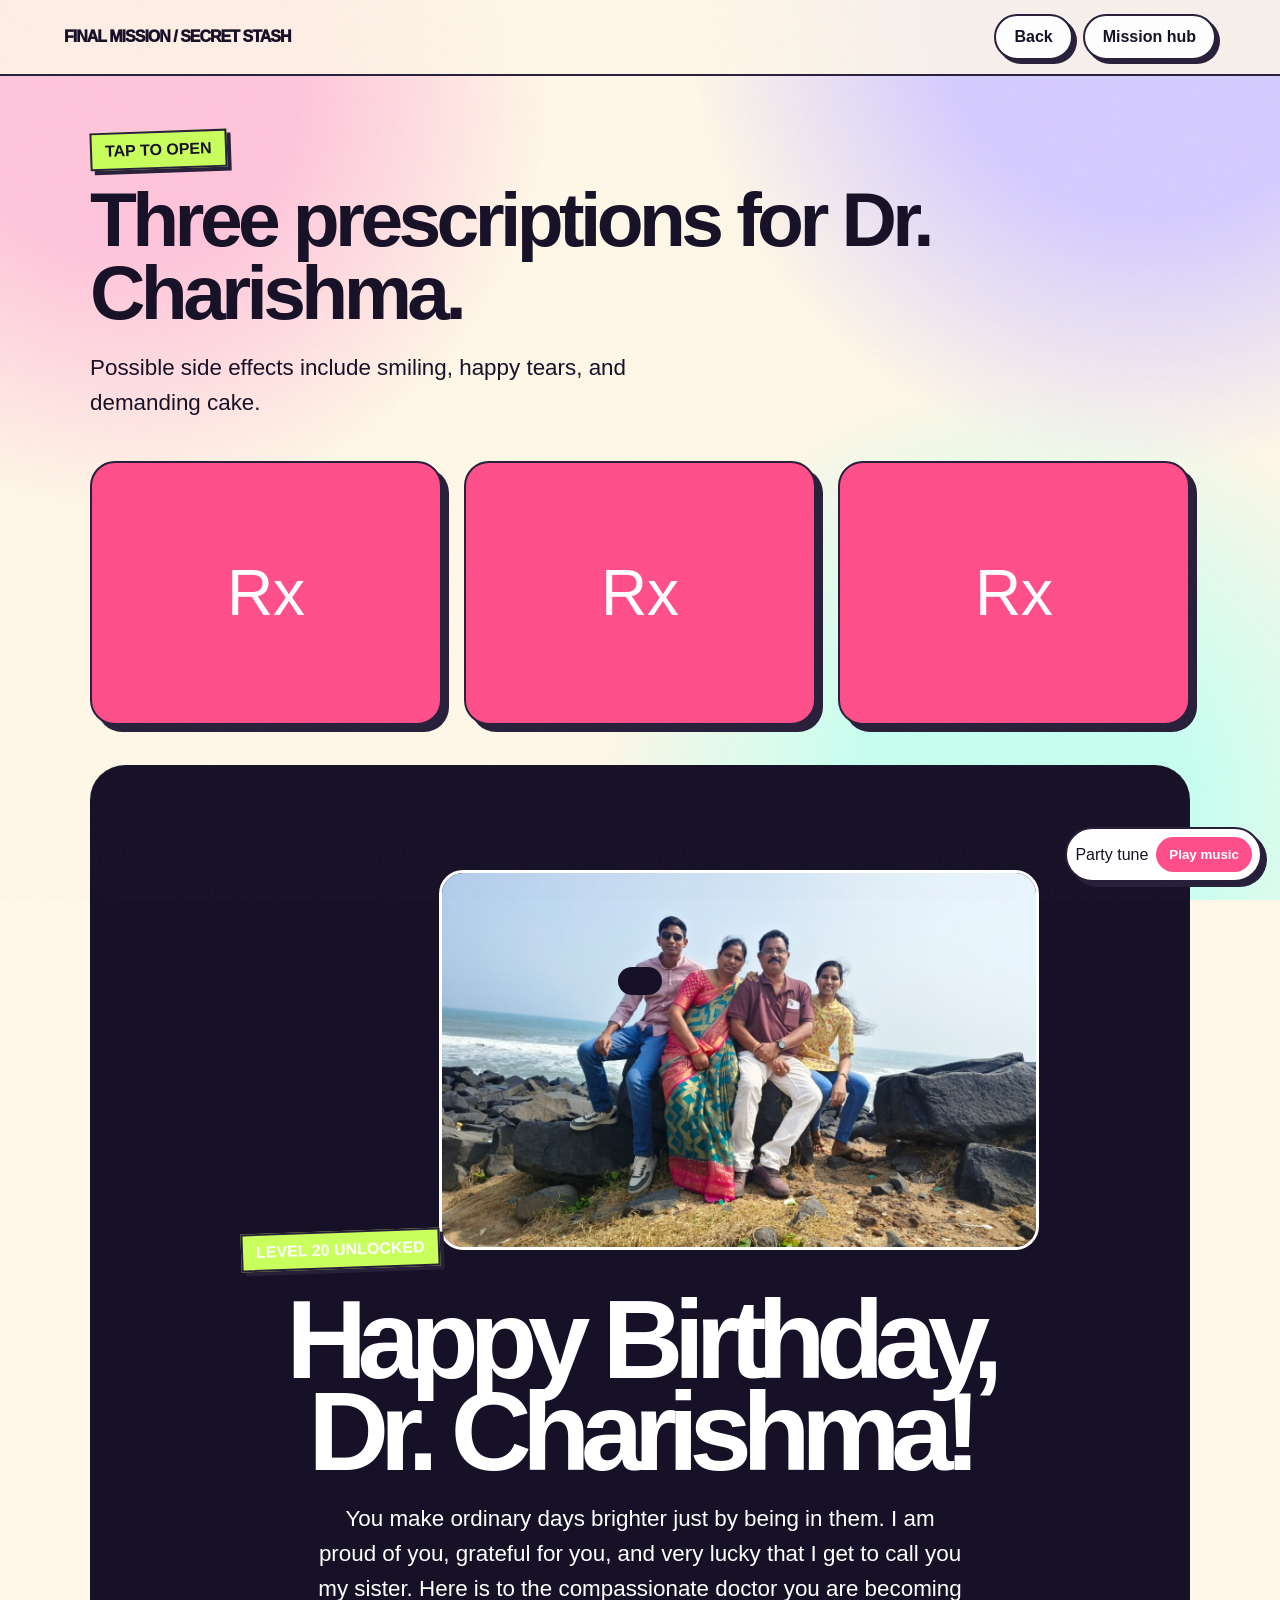
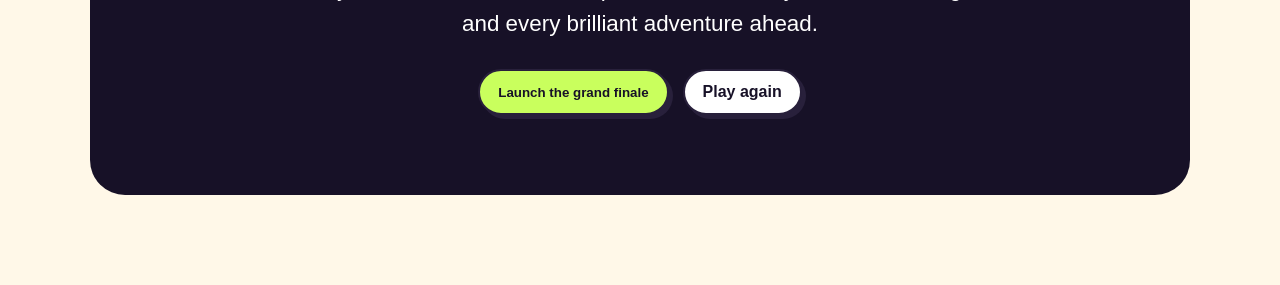
==== surprise.html @ 6485c30e "Add files via upload" ====
<!doctype html><html><head><meta charset="utf-8"><meta name="viewport" content="width=device-width,initial-scale=1"><title>A note for Dr. Charishma</title><link rel="stylesheet" href="styles.css"></head><body><div class="noise"></div><nav class="topbar"><div class="brand">FINAL MISSION / SECRET STASH</div><div class="nav"><a class="pill" href="photos.html">Back</a><a class="pill hide-mobile" href="hub.html">Mission hub</a></div></nav><main class="page"><span class="tag">TAP TO OPEN</span><h2>Three prescriptions for Dr. Charishma.</h2><p class="lead">Possible side effects include smiling, happy tears, and demanding cake.</p><div class="envelopes"><button class="envelope" onclick="openEnvelope(this,'Dr. Charishma, your kindness is already one of your greatest strengths. Never lose it.')">Rx</button><button class="envelope" onclick="openEnvelope(this,'May your twenties bring brave choices, big wins, good people, and better snacks.')">Rx</button><button class="envelope" onclick="openEnvelope(this,'Your family is immensely proud of the doctor and the person you are becoming.')">Rx</button></div><section class="finale doctor-finale"><span class="tag">LEVEL 20 UNLOCKED</span><img class="final-photo" src="assets/family-whitecoat.jpeg" alt="Dr. Charishma with her family"><h1>Happy Birthday,<br>Dr. Charishma!</h1><p class="lead" style="margin:auto">You make ordinary days brighter just by being in them. I am proud of you, grateful for you, and very lucky that I get to call you my sister. Here is to the compassionate doctor you are becoming and every brilliant adventure ahead.</p><div class="actions" style="justify-content:center"><button class="btn lime" onclick="finale()">Launch the grand finale</button><a class="btn" href="hub.html">Play again</a></div></section></main><div class="toast"></div><script src="app.js"></script></body></html>
---- styles.css ----
:root{--night:#171127;--cream:#fff8e8;--hot:#ff4f8b;--lime:#c9ff5d;--blue:#7ee8fa;--violet:#9d7bff;--line:#28203b}*{box-sizing:border-box}html{scroll-behavior:smooth}body{margin:0;min-height:100vh;font-family:Arial,sans-serif;color:var(--night);background:var(--cream);overflow-x:hidden}body:before{content:"";position:fixed;inset:0;z-index:-2;background:radial-gradient(circle at 10% 10%,#ffc5db 0 12%,transparent 30%),radial-gradient(circle at 90% 0,#d6ccff 0 15%,transparent 32%),radial-gradient(circle at 80% 90%,#c8fff1 0 13%,transparent 33%)}.noise{position:fixed;inset:0;opacity:.05;pointer-events:none;z-index:30;background-image:url("data:image/svg+xml,%3Csvg xmlns='http://www.w3.org/2000/svg' width='140' height='140'%3E%3Cfilter id='n'%3E%3CfeTurbulence baseFrequency='.8' numOctaves='3'/%3E%3C/filter%3E%3Crect width='100%25' height='100%25' filter='url(%23n)'/%3E%3C/svg%3E")}.topbar{height:76px;display:flex;align-items:center;justify-content:space-between;padding:0 clamp(18px,5vw,70px);border-bottom:2px solid var(--line);background:rgba(255,248,232,.82);backdrop-filter:blur(12px);position:sticky;top:0;z-index:20}.brand{font-weight:1000;letter-spacing:-1px}.nav{display:flex;gap:10px}.pill,.btn{border:2px solid var(--line);border-radius:999px;padding:12px 18px;background:white;color:var(--night);font-weight:900;text-decoration:none;cursor:pointer;box-shadow:4px 4px 0 var(--line);transition:.15s}.pill:hover,.btn:hover{transform:translate(2px,2px);box-shadow:2px 2px 0 var(--line)}.btn.hot{background:var(--hot);color:white}.btn.lime{background:var(--lime)}.page{width:min(1100px,92%);margin:auto;padding:55px 0 90px}.hero{min-height:calc(100vh - 76px);display:grid;grid-template-columns:1.1fr .9fr;gap:55px;align-items:center}.tag{display:inline-block;padding:8px 13px;border:2px solid var(--line);background:var(--lime);font-weight:900;transform:rotate(-2deg);box-shadow:4px 4px 0 var(--line)}h1{font-size:clamp(4rem,11vw,8rem);line-height:.82;letter-spacing:-.085em;margin:28px 0}.script{display:block;color:var(--hot);font-family:cursive;font-size:.42em;letter-spacing:0;transform:rotate(-3deg);margin-bottom:15px}.lead{font-size:clamp(1.1rem,2vw,1.4rem);line-height:1.55;max-width:650px}.actions{display:flex;gap:14px;flex-wrap:wrap;margin-top:28px}.poster{aspect-ratio:4/5;background:var(--violet);border:3px solid var(--line);border-radius:32px;box-shadow:14px 14px 0 var(--line);display:grid;place-items:center;position:relative;transform:rotate(3deg);overflow:hidden}.poster .big{font-size:clamp(7rem,18vw,13rem);font-weight:1000;color:white;text-shadow:8px 8px 0 var(--hot)}.sticker{position:absolute;background:var(--lime);border:2px solid var(--line);padding:10px 14px;border-radius:50%;font-weight:1000}.s1{top:8%;right:6%;transform:rotate(13deg)}.s2{bottom:8%;left:6%;background:var(--blue);transform:rotate(-9deg)}h2{font-size:clamp(2.5rem,6vw,5rem);line-height:.95;letter-spacing:-.06em;margin:14px 0}.grid{display:grid;grid-template-columns:repeat(3,1fr);gap:20px;margin-top:35px}.card{border:2px solid var(--line);border-radius:26px;background:#fff;padding:25px;box-shadow:7px 7px 0 var(--line);position:relative;transition:.2s}.card:hover{transform:translateY(-5px) rotate(-1deg)}.card .emoji{font-size:3rem}.card h3{font-size:1.45rem;margin:14px 0 8px}.card p{line-height:1.5;min-height:66px}.locked{opacity:.55;filter:grayscale(.4)}.progress{height:16px;border:2px solid var(--line);border-radius:99px;background:white;overflow:hidden;margin:18px 0 32px}.progress span{display:block;height:100%;width:var(--p);background:linear-gradient(90deg,var(--hot),var(--violet))}.panel{background:white;border:2px solid var(--line);border-radius:30px;padding:clamp(25px,5vw,55px);box-shadow:9px 9px 0 var(--line)}.wheel-layout{display:grid;grid-template-columns:1fr .9fr;gap:50px;align-items:center}.wheel-wrap{position:relative;max-width:480px;aspect-ratio:1}.pointer{position:absolute;z-index:3;top:-22px;left:50%;transform:translateX(-50%);font-size:3.3rem}.wheel{height:100%;border:8px solid var(--line);border-radius:50%;background:conic-gradient(#ff4f8b 0 45deg,#c9ff5d 45deg 90deg,#7ee8fa 90deg 135deg,#9d7bff 135deg 180deg,#ffb45d 180deg 225deg,#ff83cd 225deg 270deg,#62e2a0 270deg 315deg,#ffe66d 315deg);box-shadow:10px 10px 0 var(--line);transition:transform 4s cubic-bezier(.1,.72,.08,1);position:relative}.wheel:after{content:"SPIN";position:absolute;inset:38%;border-radius:50%;background:white;border:5px solid var(--line);display:grid;place-items:center;font-weight:1000}.result{border:2px dashed var(--line);border-radius:18px;padding:20px;margin:20px 0;background:#fff7ca;font-weight:900;min-height:70px}.quiz-box{max-width:720px;margin:auto}.answers{display:grid;gap:13px;margin-top:25px}.answer{text-align:left;padding:17px 20px;border:2px solid var(--line);border-radius:16px;background:white;font-weight:800;cursor:pointer}.answer:hover{background:var(--blue)}.answer.correct{background:var(--lime)}.answer.wrong{background:#ffb4b4}.envelopes{display:grid;grid-template-columns:repeat(3,1fr);gap:22px;margin:40px 0}.envelope{aspect-ratio:4/3;border:2px solid var(--line);border-radius:25px;background:var(--hot);color:white;display:grid;place-items:center;font-size:4rem;box-shadow:7px 7px 0 var(--line);cursor:pointer;transition:.25s}.envelope:hover{transform:translateY(-8px) rotate(2deg)}.envelope.open{background:white;font-size:1rem;color:var(--night);padding:25px;text-align:center;font-weight:900;transform:none}.finale{text-align:center;background:var(--night);color:white;border-radius:35px;padding:clamp(35px,8vw,80px);position:relative;overflow:hidden}.finale h1{font-size:clamp(3.6rem,9vw,7rem);margin:25px 0}.backrow{display:flex;justify-content:space-between;align-items:center;margin-bottom:35px}.confetti{position:fixed;top:-20px;width:11px;height:17px;z-index:99;pointer-events:none;animation:fall 3s linear forwards}@keyframes fall{to{transform:translateY(110vh) rotate(900deg)}}@keyframes pop{50%{transform:scale(1.13) rotate(3deg)}}.pop{animation:pop .4s}.toast{position:fixed;left:50%;bottom:25px;transform:translate(-50%,120px);background:var(--night);color:white;padding:14px 22px;border-radius:99px;font-weight:900;z-index:50;transition:.3s}.toast.show{transform:translate(-50%,0)}@media(max-width:760px){.hero,.wheel-layout{grid-template-columns:1fr}.poster{max-width:430px;margin:auto}.grid,.envelopes{grid-template-columns:1fr}.nav .hide-mobile{display:none}.page{padding-top:35px}h1{font-size:4.6rem}.wheel-wrap{margin:auto}.card p{min-height:auto}}


/* ===== Mobile Wheel Fix ===== */
.wheel-wrap{position:relative;width:min(90vw,480px);height:min(90vw,480px);margin:auto}
.wheel{width:100%;height:100%}
.wheel-label{position:absolute;left:50%;top:50%;width:45%;transform-origin:0 0;display:flex;justify-content:flex-end;pointer-events:none}
.wheel-label span{display:block;transform:translate(-8px,-50%) rotate(90deg);font-size:clamp(10px,2vw,16px);font-weight:700;color:#171127;text-shadow:1px 1px 0 rgba(255,255,255,.6)}
@media (max-width:760px){
.wheel-wrap{width:90vw;height:90vw;max-width:360px;max-height:360px}
.pointer{font-size:2.3rem;top:-16px}
.wheel:after{inset:40%;font-size:14px}
.wheel-label span{font-size:10px}
}
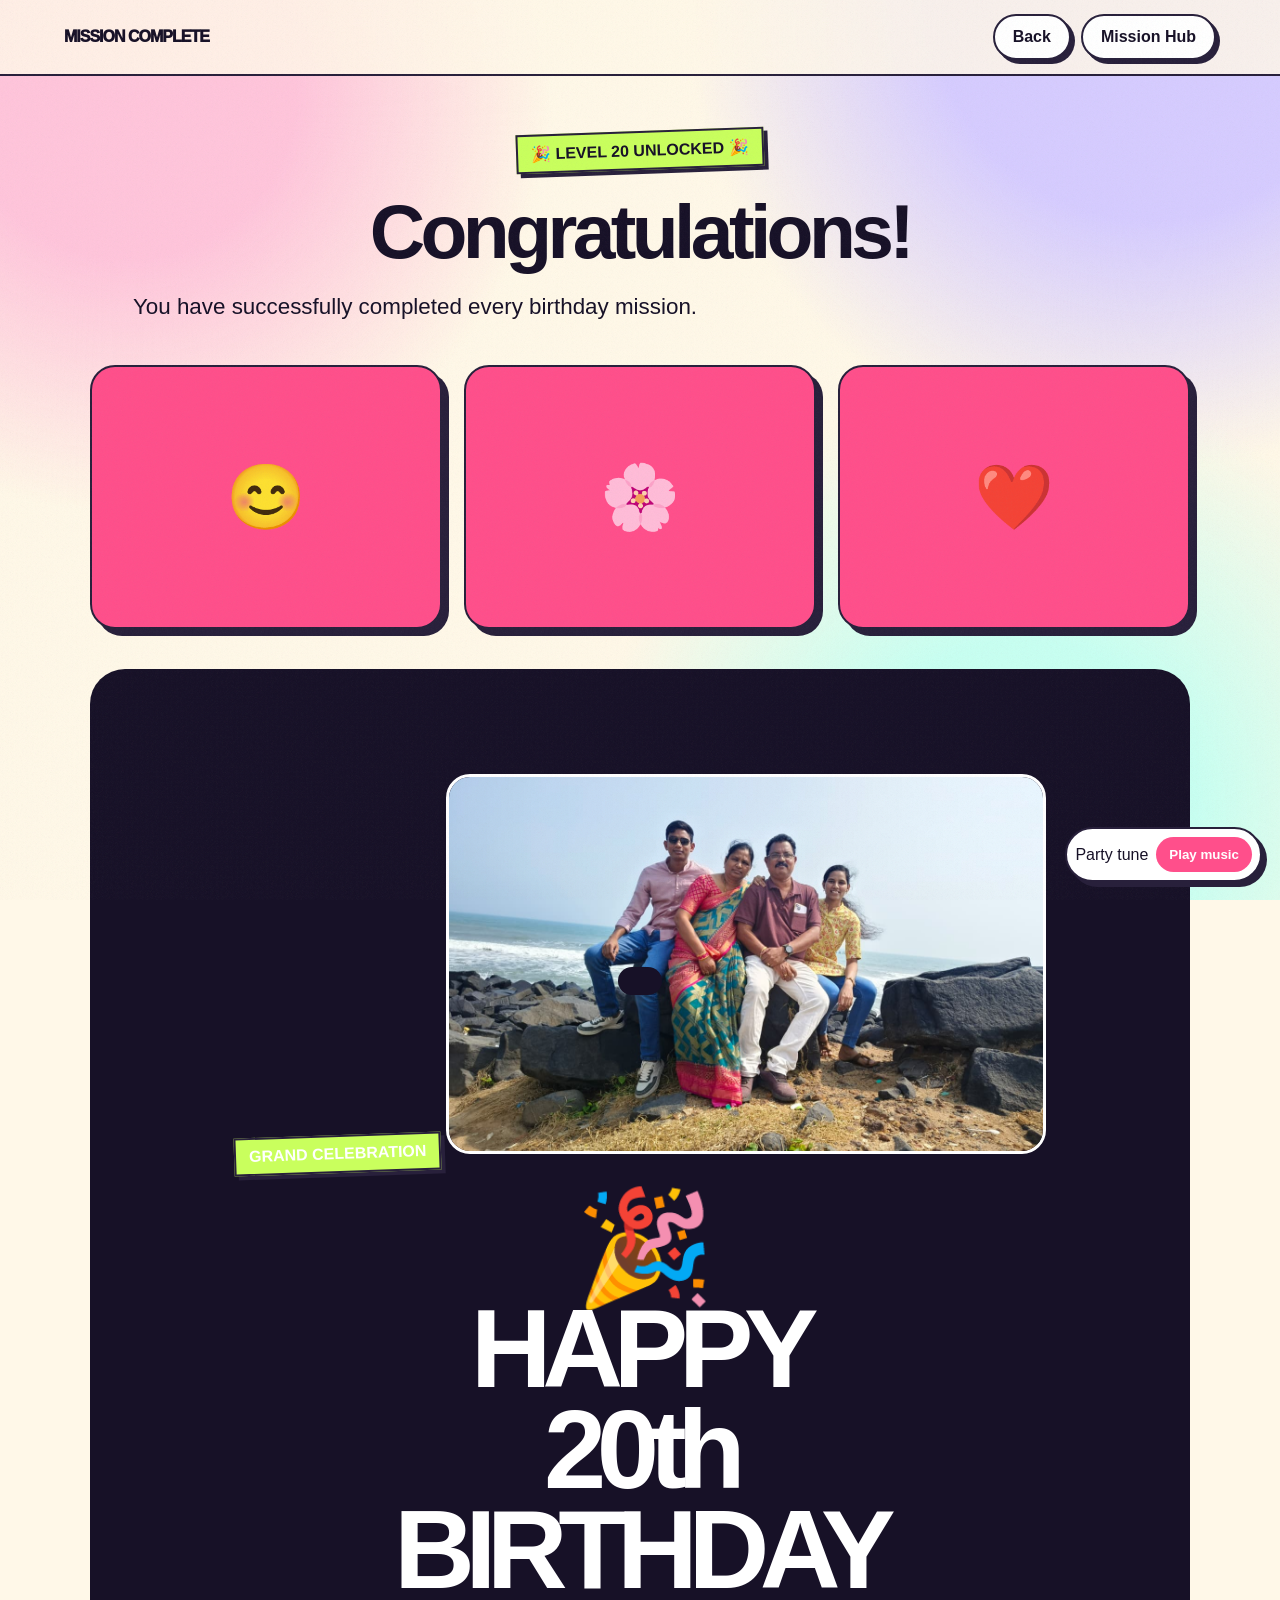
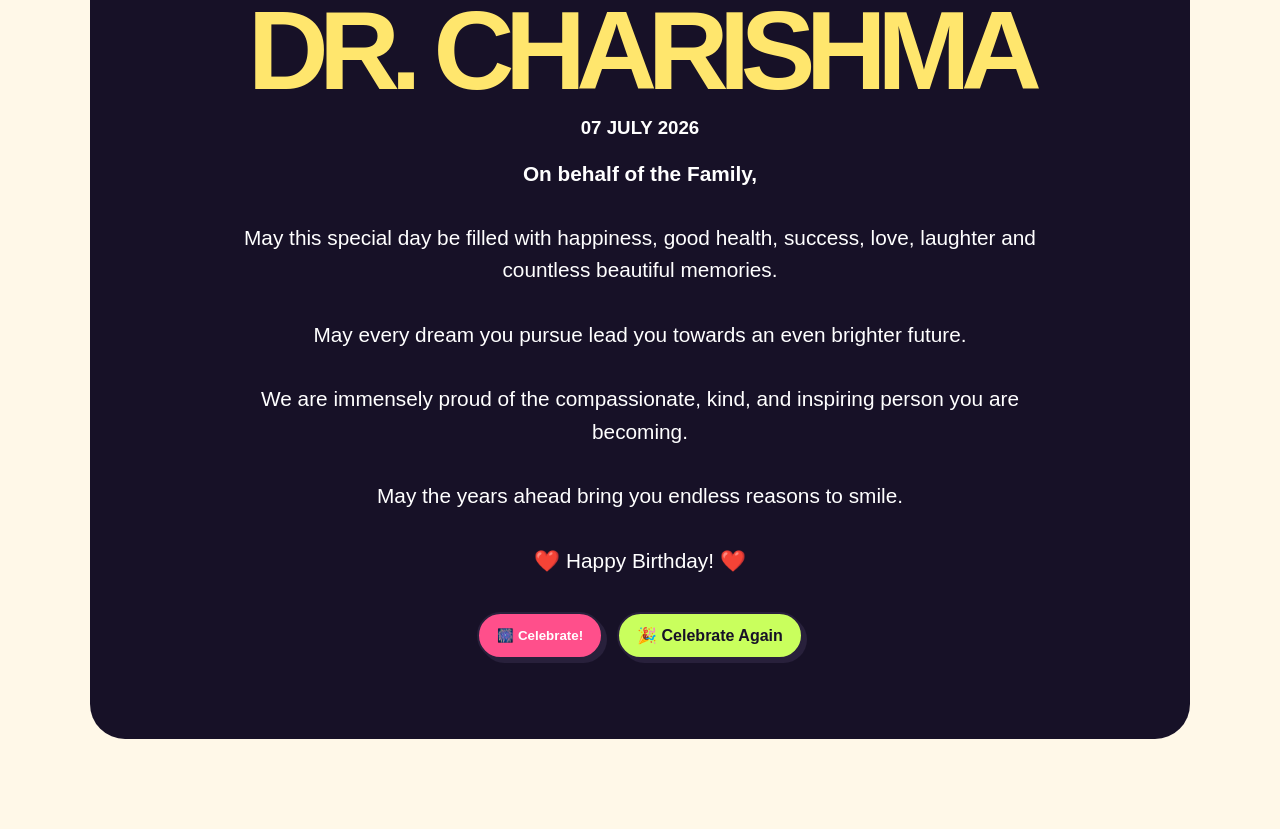
==== commit 171d4ad3: "Replace surprise page with grand finale content" ====
--- a/surprise.html
+++ b/surprise.html
@@ -1 +1,168 @@
-<!doctype html><html><head><meta charset="utf-8"><meta name="viewport" content="width=device-width,initial-scale=1"><title>A note for Dr. Charishma</title><link rel="stylesheet" href="styles.css"></head><body><div class="noise"></div><nav class="topbar"><div class="brand">FINAL MISSION / SECRET STASH</div><div class="nav"><a class="pill" href="photos.html">Back</a><a class="pill hide-mobile" href="hub.html">Mission hub</a></div></nav><main class="page"><span class="tag">TAP TO OPEN</span><h2>Three prescriptions for Dr. Charishma.</h2><p class="lead">Possible side effects include smiling, happy tears, and demanding cake.</p><div class="envelopes"><button class="envelope" onclick="openEnvelope(this,'Dr. Charishma, your kindness is already one of your greatest strengths. Never lose it.')">Rx</button><button class="envelope" onclick="openEnvelope(this,'May your twenties bring brave choices, big wins, good people, and better snacks.')">Rx</button><button class="envelope" onclick="openEnvelope(this,'Your family is immensely proud of the doctor and the person you are becoming.')">Rx</button></div><section class="finale doctor-finale"><span class="tag">LEVEL 20 UNLOCKED</span><img class="final-photo" src="assets/family-whitecoat.jpeg" alt="Dr. Charishma with her family"><h1>Happy Birthday,<br>Dr. Charishma!</h1><p class="lead" style="margin:auto">You make ordinary days brighter just by being in them. I am proud of you, grateful for you, and very lucky that I get to call you my sister. Here is to the compassionate doctor you are becoming and every brilliant adventure ahead.</p><div class="actions" style="justify-content:center"><button class="btn lime" onclick="finale()">Launch the grand finale</button><a class="btn" href="hub.html">Play again</a></div></section></main><div class="toast"></div><script src="app.js"></script></body></html>
+<!doctype html>
+<html>
+
+<head>
+<meta charset="utf-8">
+<meta name="viewport" content="width=device-width,initial-scale=1">
+<title>Grand Finale | Dr. Charishma</title>
+<link rel="stylesheet" href="styles.css">
+</head>
+
+<body>
+
+<div class="noise"></div>
+
+<nav class="topbar">
+<div class="brand">MISSION COMPLETE</div>
+
+<div class="nav">
+<a class="pill" href="photos.html">Back</a>
+<a class="pill hide-mobile" href="hub.html">Mission Hub</a>
+</div>
+</nav>
+
+<main class="page">
+
+<div style="text-align:center">
+
+<span class="tag">🎉 LEVEL 20 UNLOCKED 🎉</span>
+
+<h2 style="margin-top:25px">
+Congratulations!
+</h2>
+
+<p class="lead">
+You have successfully completed every birthday mission.
+</p>
+
+</div>
+
+<div class="envelopes">
+
+<button class="envelope"
+onclick="openEnvelope(this,'Always keep smiling because your smile lights up every room.')">
+😊
+</button>
+
+<button class="envelope"
+onclick="openEnvelope(this,'May your twenties be filled with happiness, success, adventures and countless blessings.')">
+🌸
+</button>
+
+<button class="envelope"
+onclick="openEnvelope(this,'Your family is incredibly proud of the wonderful person and future doctor you are becoming.')">
+❤️
+</button>
+
+</div>
+
+<section class="finale doctor-finale">
+
+<span class="tag">
+GRAND CELEBRATION
+</span>
+
+<img
+class="final-photo"
+src="assets/family-whitecoat.jpeg"
+alt="Family">
+
+<h1 style="font-size:clamp(4rem,9vw,7rem);line-height:.9">
+
+🎉<br>
+
+HAPPY
+
+<br>
+
+20th
+
+<br>
+
+BIRTHDAY
+
+<br>
+
+<span style="color:#ffe66d">
+
+DR. CHARISHMA
+
+</span>
+
+</h1>
+
+<h3 style="margin-top:-10px">
+
+07 JULY 2026
+
+</h3>
+
+<p
+class="lead"
+style="max-width:850px;margin:auto;font-size:1.3rem">
+
+<strong>On behalf of the Family,</strong>
+
+<br><br>
+
+May this special day be filled with happiness,
+good health,
+success,
+love,
+laughter
+and countless beautiful memories.
+
+<br><br>
+
+May every dream you pursue lead you towards an even brighter future.
+
+<br><br>
+
+We are immensely proud of the compassionate,
+kind,
+and inspiring person you are becoming.
+
+<br><br>
+
+May the years ahead bring you endless reasons to smile.
+
+<br><br>
+
+❤️
+Happy Birthday!
+❤️
+
+</p>
+
+<div class="actions"
+style="justify-content:center;margin-top:35px">
+
+<button
+class="btn hot"
+onclick="finale()">
+
+🎆 Celebrate!
+
+</button>
+
+<a
+class="btn lime"
+href="index.html">
+
+🎉 Celebrate Again
+
+</a>
+
+</div>
+
+</section>
+
+</main>
+
+<div class="toast"></div>
+
+<script src="app.js"></script>
+
+</body>
+
+</html>
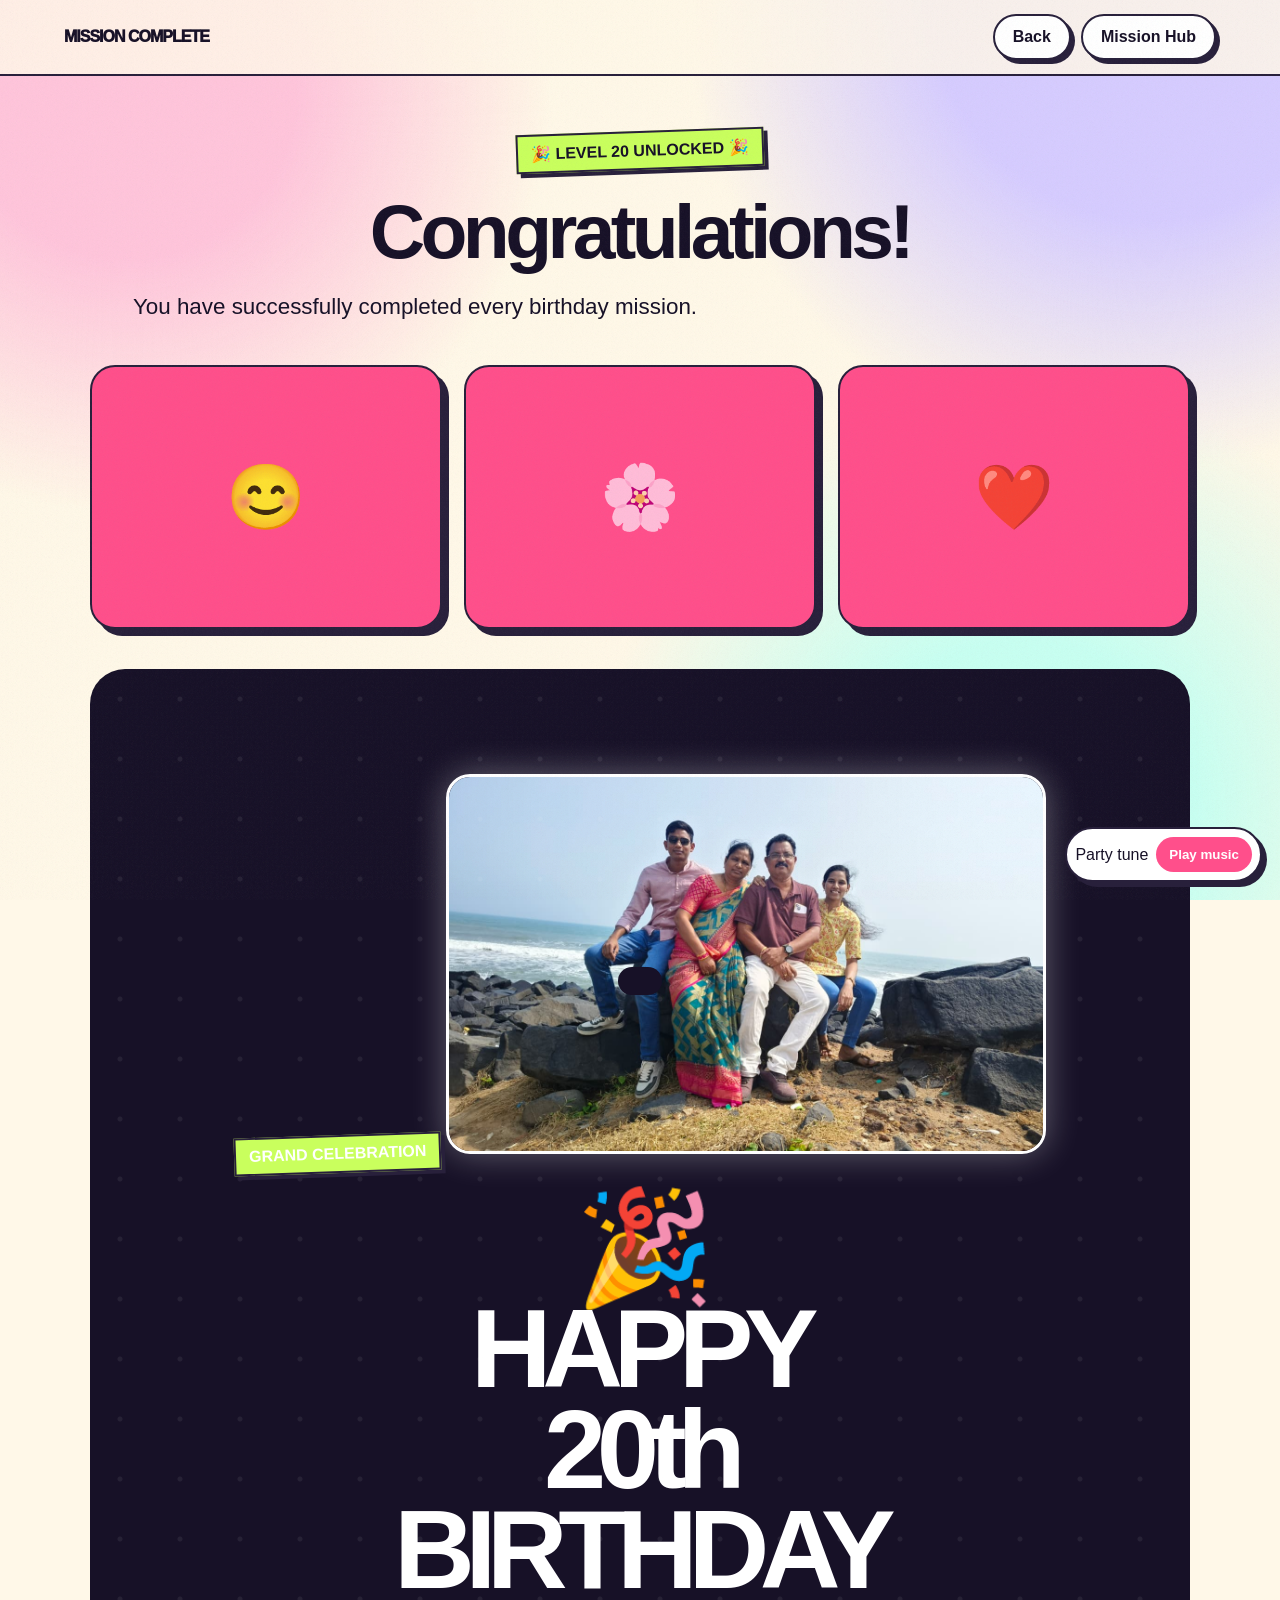
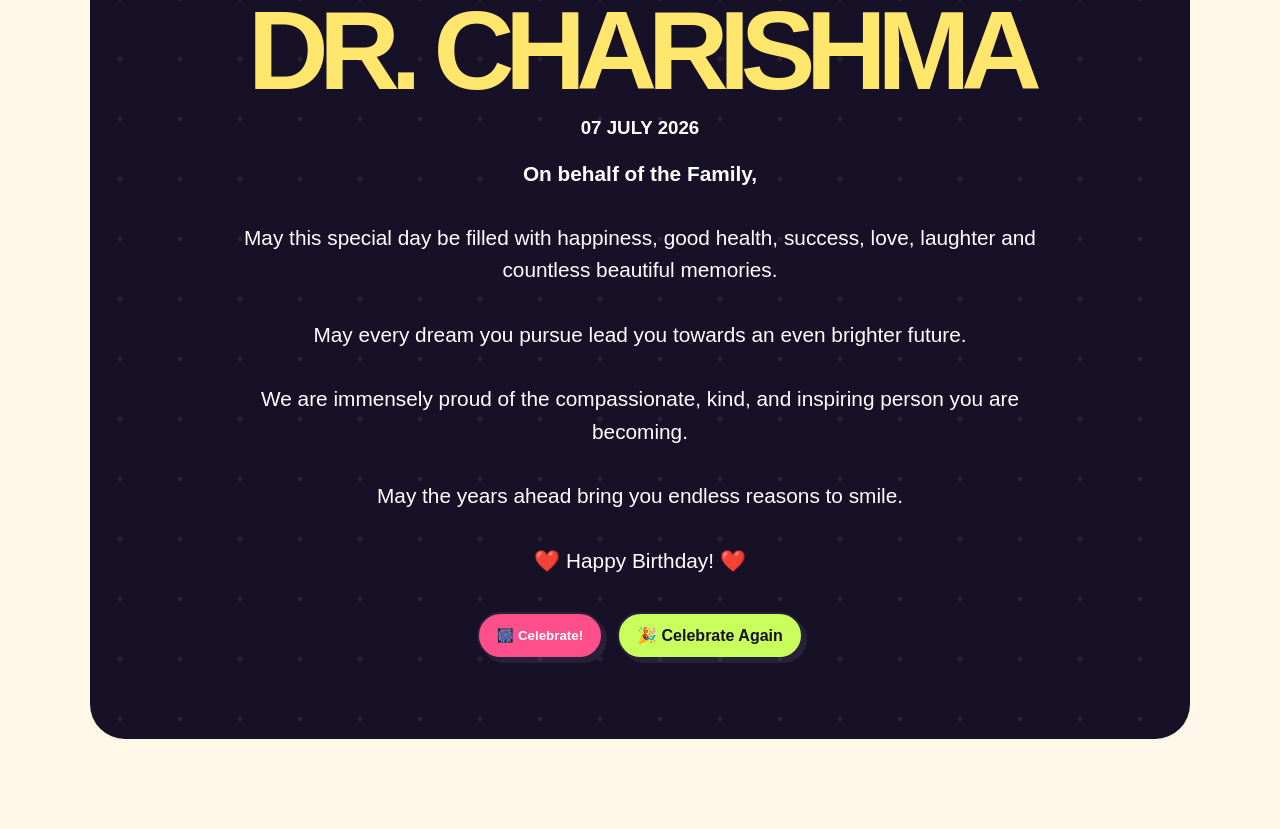
==== commit 70cc43cf: "Add audio element for birthday song" ====
--- a/surprise.html
+++ b/surprise.html
@@ -160,7 +160,9 @@
 </main>
 
 <div class="toast"></div>
-
+<audio id="birthdaySong">
+    <source src="assets/birthday.mp3" type="audio/mpeg">
+</audio>
 <script src="app.js"></script>
 
 </body>
--- a/styles.css
+++ b/styles.css
@@ -12,3 +12,130 @@
 .wheel:after{inset:40%;font-size:14px}
 .wheel-label span{font-size:10px}
 }
+/* ===== GRAND FINALE ===== */
+
+.balloon{
+position:fixed;
+bottom:-120px;
+width:40px;
+height:55px;
+border-radius:50%;
+z-index:999;
+animation:floatBalloon 10s linear forwards;
+box-shadow:0 5px 12px rgba(0,0,0,.2);
+}
+
+.balloon:after{
+content:"";
+position:absolute;
+left:50%;
+top:55px;
+width:2px;
+height:70px;
+background:#777;
+transform:translateX(-50%);
+}
+
+@keyframes floatBalloon{
+
+0%{
+transform:translateY(0) rotate(-8deg);
+opacity:1;
+}
+
+100%{
+transform:translateY(-130vh) rotate(8deg);
+opacity:0;
+}
+
+}
+
+.doctor-finale{
+
+position:relative;
+
+overflow:hidden;
+
+}
+
+.doctor-finale::before{
+
+content:"";
+
+position:absolute;
+
+inset:0;
+
+background:
+
+radial-gradient(circle,#ffffff22 2px,transparent 3px);
+
+background-size:60px 60px;
+
+animation:stars 18s linear infinite;
+
+pointer-events:none;
+
+opacity:.5;
+
+}
+
+@keyframes stars{
+
+from{
+transform:translateY(0);
+}
+
+to{
+transform:translateY(-120px);
+}
+
+}
+
+.final-photo{
+
+border-radius:25px;
+
+box-shadow:0 0 35px #fff5;
+
+transition:.5s;
+
+}
+
+.final-photo:hover{
+
+transform:scale(1.05);
+
+}
+
+.finale h1{
+
+animation:glow 2s infinite alternate;
+
+}
+
+@keyframes glow{
+
+from{
+
+text-shadow:
+
+0 0 10px #fff,
+
+0 0 20px #ffe66d;
+
+}
+
+to{
+
+text-shadow:
+
+0 0 25px #fff,
+
+0 0 45px #ff4f8b,
+
+0 0 60px #ffe66d;
+
+}
+
+}
